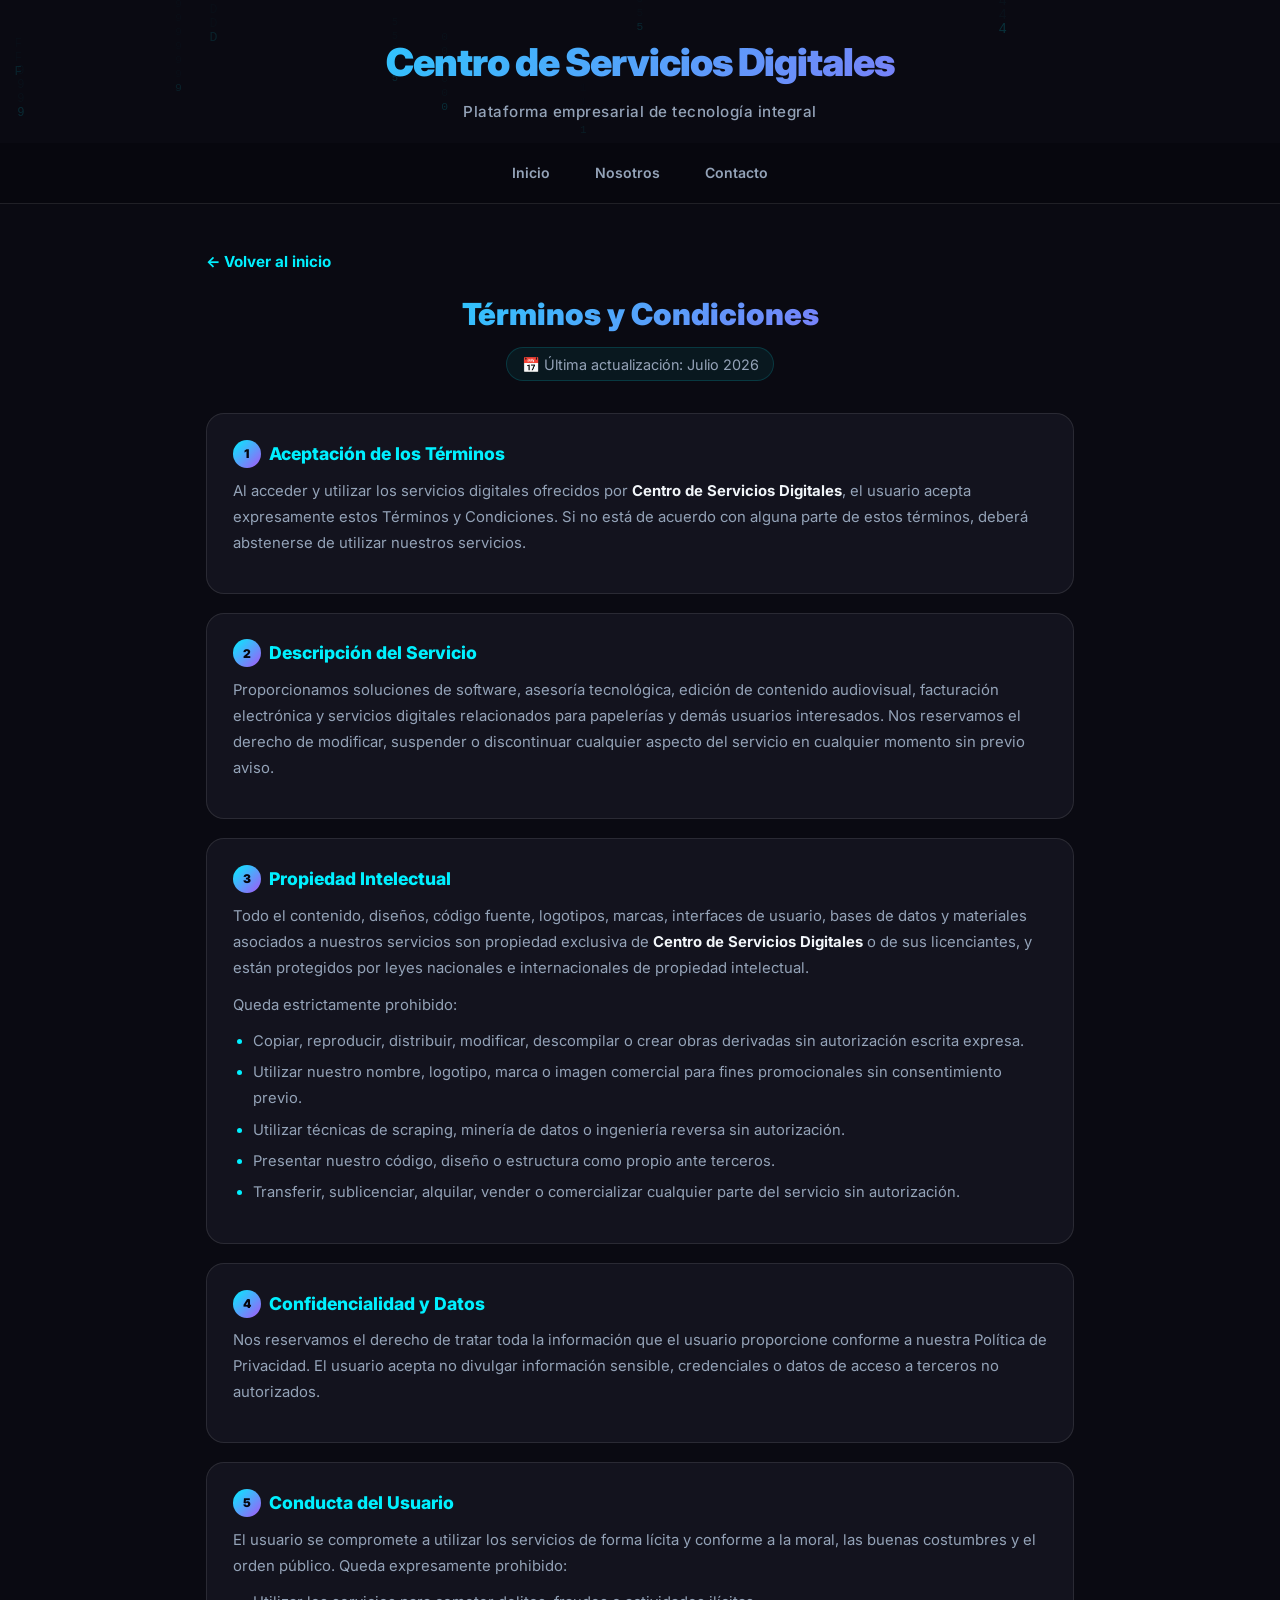
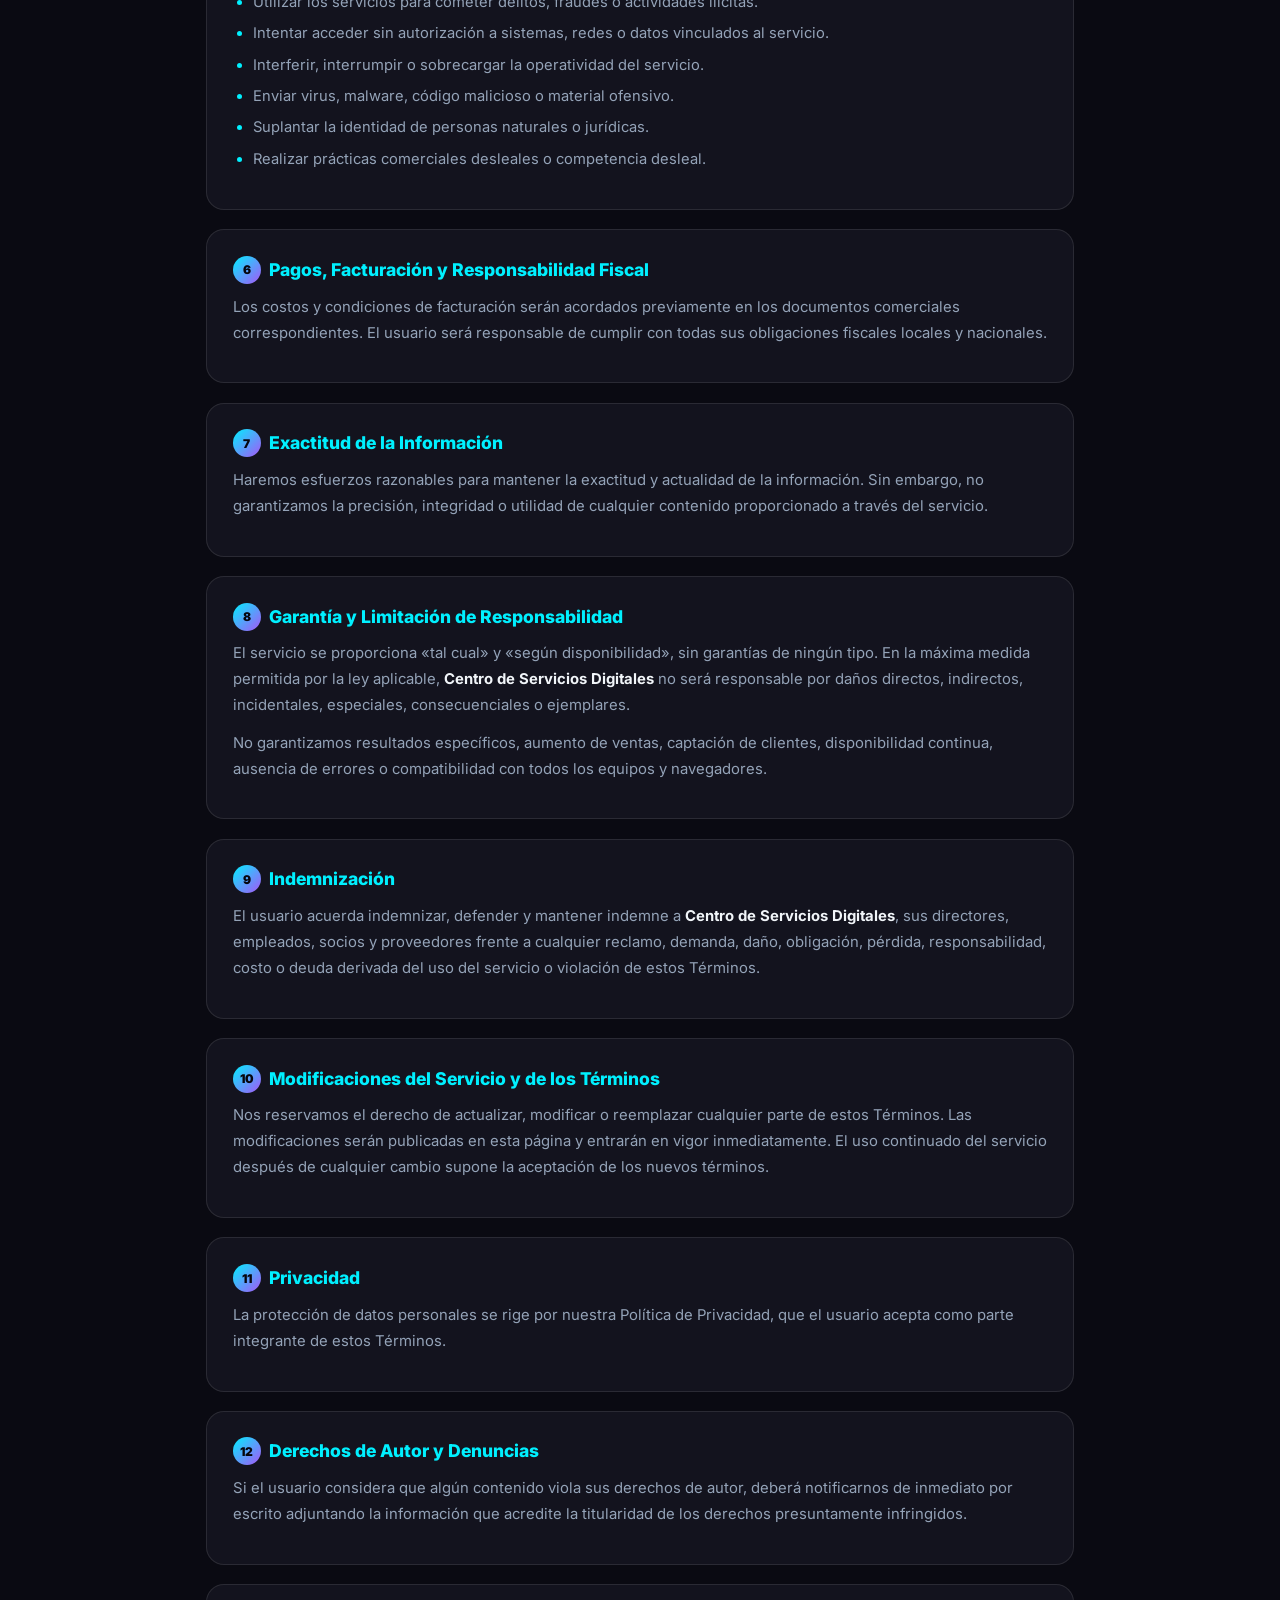
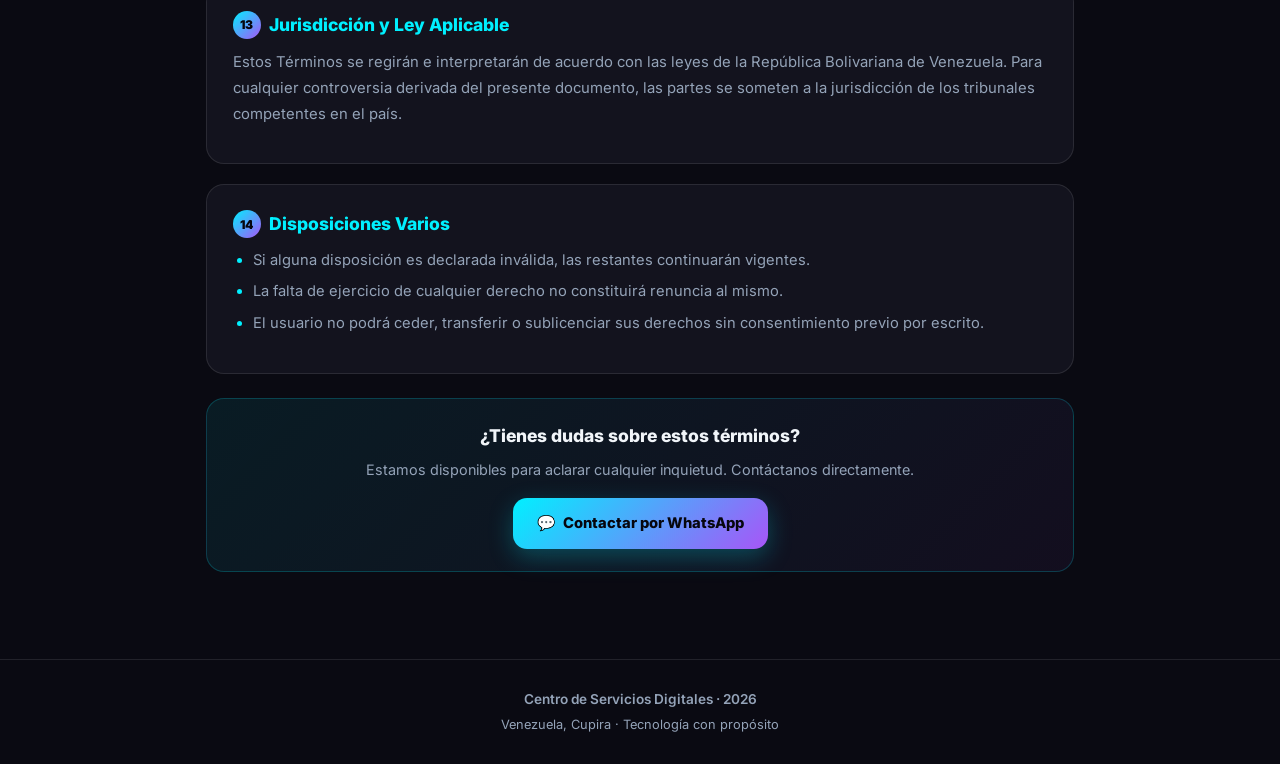
==== terminos.html @ e2fdcf33 "Add files via upload" ====
<!DOCTYPE html>
<html lang="es">
<head>
<meta charset="UTF-8">
<meta name="viewport" content="width=device-width, initial-scale=1.0">
<meta name="description" content="Términos y condiciones de uso del Centro de Servicios Digitales. Políticas de privacidad, propiedad intelectual y responsabilidad.">
<title>Términos y Condiciones | Centro de Servicios Digitales</title>
<link rel="preconnect" href="https://fonts.googleapis.com">
<link rel="preconnect" href="https://fonts.gstatic.com" crossorigin>
<link href="https://fonts.googleapis.com/css2?family=Inter:wght@300;400;500;600;700;800;900&display=swap" rel="stylesheet">
<style>
:root {
  --bg-body: #0a0a12;
  --bg-card: rgba(22,22,34,.78);
  --text-primary: #f1f5f9;
  --text-secondary: #94a3b8;
  --accent: #00f0ff;
  --accent-purple: #a855f7;
  --accent-gold: #fbbf24;
  --border: rgba(255,255,255,0.10);
  --shadow-glow: 0 0 30px rgba(0,240,255,.12);
}
* { margin:0; padding:0; box-sizing:border-box; }
html { scroll-behavior:smooth; }
html, body { height:100%; }
body {
  font-family:'Inter',-apple-system,BlinkMacSystemFont,sans-serif;
  color:var(--text-primary);
  background:var(--bg-body);
  line-height:1.6;
  -webkit-font-smoothing:antialiased;
}
#matrix {
  position:fixed; inset:0; width:100%; height:100%;
  z-index:0; pointer-events:none; opacity:.35;
}
.content { position:relative; z-index:1; }
header {
  text-align:center; padding:2rem 1rem 1.2rem;
  animation: fadeInDown .8s ease both;
}
.logo {
  font-size:2.4rem; font-weight:900; letter-spacing:-1px;
  background:linear-gradient(135deg,var(--accent),var(--accent-purple));
  -webkit-background-clip:text; -webkit-text-fill-color:transparent;
  background-clip:text; animation: glowPulse 4s ease-in-out infinite;
}
.tagline {
  margin-top:.4rem; color:var(--text-secondary);
  font-size:.95rem; letter-spacing:.5px; font-weight:500;
}
@keyframes glowPulse {
  0%,100% { filter: drop-shadow(0 0 8px rgba(0,240,255,.2)); }
  50% { filter: drop-shadow(0 0 16px rgba(168,85,247,.35)); }
}
@keyframes fadeInDown {
  from { opacity:0; transform: translateY(-12px); }
  to { opacity:1; transform: translateY(0); }
}
@keyframes fadeInUp {
  from { opacity:0; transform: translateY(16px); }
  to { opacity:1; transform: translateY(0); }
}
nav.main-nav {
  display:flex; justify-content:center; gap:.5rem;
  padding:.6rem 1rem; position:sticky; top:0;
  background:rgba(8,8,14,.82); backdrop-filter:blur(16px) saturate(1.4);
  border-bottom:1px solid var(--border); z-index:50;
  animation: fadeInDown .8s .1s ease both;
}
nav.main-nav a {
  color:var(--text-secondary); text-decoration:none;
  font-weight:600; font-size:.88rem; padding:.5rem 1.1rem;
  border-radius:999px; border:1px solid transparent;
  transition:all .3s cubic-bezier(.4,0,.2,1); cursor:pointer;
}
nav.main-nav a:hover, nav.main-nav a.active {
  color:var(--accent); border-color:rgba(0,240,255,.35);
  background:rgba(0,240,255,.07);
  box-shadow:0 0 24px rgba(0,240,255,.12), inset 0 1px 0 rgba(255,255,255,.06);
}
section {
  max-width:1200px; margin:0 auto;
  padding:1.8rem 1rem 2.4rem;
}
h2.section-title {
  font-size:1.6rem; font-weight:800; text-align:center; margin-bottom:.4rem;
  background:linear-gradient(135deg,#fff,rgba(255,255,255,.8));
  -webkit-background-clip:text; -webkit-text-fill-color:transparent; background-clip:text;
}
p.section-subtitle {
  text-align:center; color:var(--text-secondary);
  margin-bottom:1.6rem; font-size:.95rem;
}
.glow-line {
  width:64px; height:3px; margin:.5rem auto 1.4rem;
  border-radius:3px; background:linear-gradient(90deg,var(--accent),var(--accent-purple));
  box-shadow:0 0 16px rgba(0,240,255,.5);
}
.grid { display:grid; gap:1.1rem; }
.services { grid-template-columns:repeat(auto-fit,minmax(280px,1fr)); }
.card {
  background:var(--bg-card); border:1px solid var(--border);
  border-radius:20px; padding:1.4rem;
  transition:all .4s cubic-bezier(.4,0,.2,1);
  position:relative; overflow:hidden;
  animation: fadeInUp .7s ease both;
  backdrop-filter:blur(8px);
}
.card::before {
  content:''; position:absolute; inset:0;
  background:radial-gradient(circle at 50% 0%, rgba(0,240,255,.07), transparent 55%);
  opacity:0; transition:opacity .4s ease; pointer-events:none;
}
.card:hover::before { opacity:1; }
.card:hover {
  border-color:rgba(0,240,255,.3);
  transform:translateY(-4px) scale(1.01);
  box-shadow:0 20px 40px rgba(0,0,0,.45), var(--shadow-glow);
}
.card-header {
  display:flex; align-items:center; gap:.8rem;
  margin-bottom:.7rem; position:relative; z-index:1;
}
.card-icon {
  font-size:2rem; filter:drop-shadow(0 0 10px rgba(0,240,255,.4));
  line-height:1;
}
.card-title { font-weight:700; font-size:1.05rem; }
.card p {
  color:var(--text-secondary); font-size:.92rem;
  line-height:1.65; position:relative; z-index:1;
}
.card .features {
  margin-top:.7rem; padding-left:1.2rem;
  color:var(--text-secondary); font-size:.86rem;
  line-height:1.85; position:relative; z-index:1;
}
.card .features li::marker { color:var(--accent); }
.btn {
  display:inline-flex; align-items:center; justify-content:center; gap:.5rem;
  padding:.85rem 1.5rem; border-radius:14px;
  background:linear-gradient(135deg,var(--accent),var(--accent-purple));
  color:#06060e; font-weight:800; font-size:.92rem;
  text-decoration:none; border:none; cursor:pointer;
  transition:all .3s cubic-bezier(.4,0,.2,1);
  box-shadow:0 8px 24px rgba(0,240,255,.25);
  position:relative; overflow:hidden;
}
.btn::after {
  content:''; position:absolute; inset:0;
  background:linear-gradient(135deg,rgba(255,255,255,.3),transparent 55%);
  opacity:0; transition:opacity .3s ease;
}
.btn:hover::after { opacity:1; }
.btn:hover {
  transform:translateY(-2px) scale(1.03);
  box-shadow:0 14px 32px rgba(168,85,247,.35);
}
.contact-cta { text-align:center; margin:1.8rem 0; }
.service-btn {
  display:flex; align-items:center; gap:1rem;
  padding:1.2rem 1.4rem; border-radius:18px;
  background:linear-gradient(135deg,rgba(24,24,36,.85),rgba(16,16,26,.75));
  border:1px solid rgba(255,255,255,.12);
  color:var(--text-primary); cursor:pointer; text-align:left;
  transition:all .4s cubic-bezier(.4,0,.2,1);
  box-shadow:0 10px 28px rgba(0,0,0,.4), inset 0 1px 0 rgba(255,255,255,.06);
  width:100%; position:relative; overflow:hidden;
  text-decoration:none;
}
.service-btn::before {
  content:''; position:absolute; inset:0;
  background:radial-gradient(circle at 50% 0%,rgba(0,240,255,.08),transparent 60%);
  opacity:0; transition:opacity .4s ease;
}
.service-btn:hover::before { opacity:1; }
.service-btn:hover {
  border-color:rgba(0,240,255,.45);
  transform:translateY(-3px);
  box-shadow:0 18px 40px rgba(0,0,0,.5), 0 0 24px rgba(0,240,255,.1);
}
.service-icon { font-size:2rem; filter:drop-shadow(0 0 8px rgba(0,240,255,.4)); flex-shrink:0; }
.service-body { display:flex; flex-direction:column; gap:.2rem; }
.service-title { font-weight:700; font-size:1rem; }
.service-desc { color:var(--text-secondary); font-size:.88rem; line-height:1.5; }
.service-btn-inventario { border-color:rgba(0,234,255,.3); }
.service-btn-inventario:hover { border-color:rgba(0,234,255,.6); box-shadow:0 0 28px rgba(0,240,255,.15), 0 18px 40px rgba(0,0,0,.45); }
.service-btn-impresiones { border-color:rgba(176,38,255,.3); }
.service-btn-impresiones:hover { border-color:rgba(176,38,255,.6); box-shadow:0 0 28px rgba(168,85,247,.15), 0 18px 40px rgba(0,0,0,.45); }
.service-btn-automatizaciones { border-color:rgba(255,80,80,.3); }
.service-btn-automatizaciones:hover { border-color:rgba(255,80,80,.6); box-shadow:0 0 28px rgba(255,80,80,.15), 0 18px 40px rgba(0,0,0,.45); }
.service-btn-ecommerce { border-color:rgba(0,220,120,.3); }
.service-btn-ecommerce:hover { border-color:rgba(0,220,120,.6); box-shadow:0 0 28px rgba(0,220,120,.15), 0 18px 40px rgba(0,0,0,.45); }
.service-btn-video { border-color:rgba(255,160,0,.3); }
.service-btn-video:hover { border-color:rgba(255,160,0,.6); box-shadow:0 0 28px rgba(255,160,0,.15), 0 18px 40px rgba(0,0,0,.45); }
.service-btn-proyectos { border-color:rgba(255,210,0,.3); }
.service-btn-proyectos:hover { border-color:rgba(255,210,0,.6); box-shadow:0 0 28px rgba(255,210,0,.15), 0 18px 40px rgba(0,0,0,.45); }
.social-card {
  display:flex; align-items:center; gap:1rem;
  padding:1.2rem 1.4rem; border-radius:20px;
  background:linear-gradient(135deg,rgba(24,24,36,.88),rgba(16,16,26,.78));
  border:1px solid rgba(255,255,255,.12);
  color:var(--text-primary); text-decoration:none;
  transition:all .4s cubic-bezier(.4,0,.2,1);
  box-shadow:0 10px 28px rgba(0,0,0,.4), inset 0 1px 0 rgba(255,255,255,.06);
  position:relative; overflow:hidden;
}
.social-card:hover { transform:translateY(-4px); }
.social-icon-wrap {
  width:52px; height:52px; border-radius:16px;
  background:rgba(255,255,255,.06); border:1px solid rgba(255,255,255,.12);
  display:flex; align-items:center; justify-content:center; flex-shrink:0;
  box-shadow:inset 0 1px 0 rgba(255,255,255,.12), 0 8px 20px rgba(0,0,0,.35);
}
.social-icon { font-size:1.6rem; }
.social-info { display:flex; flex-direction:column; gap:.15rem; }
.social-title { font-weight:800; font-size:1.05rem; }
.social-handle { color:var(--text-secondary); font-size:.88rem; }
.social-arrow { margin-left:auto; color:var(--text-secondary); font-size:1.3rem; transition:all .3s ease; }
.social-card:hover .social-arrow { color:#fff; transform:translateX(5px); }
.tiktok-card:hover { border-color:rgba(255,0,128,.6); box-shadow:0 0 36px rgba(255,0,128,.18), 0 18px 40px rgba(0,0,0,.45); }
.tiktok-card .social-icon { filter:drop-shadow(0 0 10px rgba(255,0,128,.6)); }
.facebook-card:hover { border-color:rgba(24,119,242,.6); box-shadow:0 0 36px rgba(24,119,242,.18), 0 18px 40px rgba(0,0,0,.45); }
.facebook-card .social-icon { filter:drop-shadow(0 0 10px rgba(24,119,242,.6)); }
.story-card {
  position:relative; background:rgba(18,16,12,.8);
  border:1px solid rgba(255,255,255,.1); border-radius:24px;
  padding:2.2rem 2rem 2.4rem; isolation:isolate; overflow:hidden;
  box-shadow:inset 0 1px 0 rgba(255,255,255,.06), 0 24px 60px rgba(0,0,0,.55);
}
.story-card::before {
  content:''; position:absolute; inset:0;
  background: repeating-linear-gradient(0deg,transparent,transparent 3px,rgba(0,0,0,.08) 4px),
             repeating-linear-gradient(90deg,transparent,transparent 3px,rgba(0,0,0,.08) 4px);
  pointer-events:none; z-index:0;
}
.story-card::after {
  content:''; position:absolute; inset:0;
  background:radial-gradient(circle at 50% 0%,rgba(255,210,120,.1),transparent 55%);
  pointer-events:none; z-index:0;
}
.story-mark { position:relative; z-index:1; display:flex; align-items:center; gap:10px; margin:1.2rem 0; }
.story-mark-line { flex:1; height:1px; background:rgba(255,255,255,.2); box-shadow:0 0 10px rgba(255,210,120,.2); }
.story-mark-dot { width:10px; height:10px; border-radius:50%; background:var(--accent-gold); box-shadow:0 0 14px rgba(255,215,0,.8); }
.story-title { position:relative; z-index:1; text-align:center; font-size:1.7rem; font-weight:900; letter-spacing:-.3px; background:linear-gradient(135deg,#fff,rgba(255,255,255,.85)); -webkit-background-clip:text; -webkit-text-fill-color:transparent; background-clip:text; margin-bottom:1.2rem; filter:drop-shadow(0 0 14px rgba(255,210,120,.3)); }
.story-text { position:relative; z-index:1; color:var(--text-secondary); font-size:1rem; line-height:1.85; margin-bottom:1rem; text-wrap:pretty; font-style:italic; }
.story-text strong { color:#fff; font-style:normal; font-weight:700; }
.back-link {
  display:inline-flex; align-items:center; gap:.4rem;
  margin-bottom:1rem; color:var(--accent);
  font-weight:700; font-size:.95rem;
  transition:all .25s ease; text-decoration:none;
}
.back-link:hover { text-shadow:0 0 14px rgba(0,240,255,.55); transform:translateX(-3px); }
.footer {
  text-align:center; padding:1.8rem 1rem;
  color:var(--text-secondary); font-size:.85rem;
  border-top:1px solid var(--border); position:relative; z-index:1;
}
.footer a.terms-link {
  display:inline-block; margin-top:.6rem; font-size:.78rem;
  color:var(--text-secondary); text-decoration:none;
  border-bottom:1px solid rgba(255,255,255,.2); padding-bottom:1px;
  opacity:.8; transition:all .2s ease;
}
.footer a.terms-link:hover { color:var(--accent); border-bottom-color:var(--accent); }
@keyframes barPulse {
  0%,100% { opacity:.95; transform: scaleY(1); transform-origin: bottom; }
  50% { opacity:1; transform: scaleY(1.04); transform-origin: bottom; }
}
input, textarea {
  background:rgba(255,255,255,.04); border:1px solid var(--border);
  border-radius:14px; padding:.8rem 1.1rem;
  color:var(--text-primary); font-family:inherit; font-size:.95rem;
  outline:none; transition:all .3s ease; width:100%;
}
input:focus, textarea:focus {
  border-color:rgba(0,240,255,.45);
  box-shadow:0 0 16px rgba(0,240,255,.1), inset 0 1px 0 rgba(255,255,255,.04);
  background:rgba(255,255,255,.06);
}
::placeholder { color:rgba(148,163,184,.6); }
@media (max-width:768px) {
  .logo { font-size:1.8rem; }
  .services { grid-template-columns:1fr; }
  nav.main-nav { gap:.3rem; padding:.5rem; }
  nav.main-nav a { font-size:.8rem; padding:.4rem .8rem; }
  .story-card { padding:1.6rem 1.2rem; }
}
.delay-1 { animation-delay:.05s; }
.delay-2 { animation-delay:.1s; }
.delay-3 { animation-delay:.15s; }
.delay-4 { animation-delay:.2s; }
.delay-5 { animation-delay:.25s; }
.delay-6 { animation-delay:.3s; }

/* ===== TERMS PAGE ===== */
.terms-container {
  max-width:900px; margin:0 auto;
  padding:1rem 1rem 3rem;
  animation: fadeInUp .7s ease both;
}
.terms-header {
  text-align:center; margin-bottom:2rem;
}
.terms-header h1 {
  font-size:1.9rem; font-weight:900;
  background:linear-gradient(135deg,var(--accent),var(--accent-purple));
  -webkit-background-clip:text; -webkit-text-fill-color:transparent; background-clip:text;
  margin-bottom:.5rem;
}
.terms-header .update-date {
  color:var(--text-secondary); font-size:.9rem;
  display:inline-flex; align-items:center; gap:.4rem;
  background:rgba(0,240,255,.06); border:1px solid rgba(0,240,255,.15);
  padding:.3rem .9rem; border-radius:999px;
}
.terms-section {
  background:var(--bg-card); border:1px solid var(--border);
  border-radius:18px; padding:1.6rem;
  margin-bottom:1.2rem;
  transition:all .3s ease;
  animation: fadeInUp .7s ease both;
}
.terms-section:hover {
  border-color:rgba(0,240,255,.2);
}
.terms-section h2 {
  font-size:1.1rem; font-weight:800; color:var(--accent);
  margin-bottom:.6rem; display:flex; align-items:center; gap:.5rem;
}
.terms-section h2 .section-num {
  width:28px; height:28px; border-radius:50%;
  background:linear-gradient(135deg,var(--accent),var(--accent-purple));
  color:#06060e; font-size:.75rem; font-weight:900;
  display:flex; align-items:center; justify-content:center; flex-shrink:0;
}
.terms-section p {
  color:var(--text-secondary); font-size:.93rem;
  line-height:1.75; margin-bottom:.7rem;
}
.terms-section ul {
  padding-left:1.3rem; margin-bottom:.7rem;
}
.terms-section li {
  color:var(--text-secondary); font-size:.92rem;
  line-height:1.75; margin-bottom:.35rem;
}
.terms-section li::marker { color:var(--accent); }
.terms-section strong { color:var(--text-primary); font-weight:700; }
.terms-contact {
  background:linear-gradient(135deg,rgba(0,240,255,.08),rgba(168,85,247,.06));
  border:1px solid rgba(0,240,255,.2); border-radius:18px;
  padding:1.4rem; text-align:center; margin-top:1.5rem;
}
.terms-contact h3 {
  font-size:1.1rem; font-weight:800; margin-bottom:.5rem;
  color:var(--text-primary);
}
.terms-contact p {
  color:var(--text-secondary); font-size:.9rem; margin-bottom:.8rem;
}
.terms-contact .btn { margin-top:.3rem; }
</style>
</head>
<body>

<canvas id="matrix"></canvas>

<div class="content">

<header>
  <div class="logo">Centro de Servicios Digitales</div>
  <div class="tagline">Plataforma empresarial de tecnología integral</div>
</header>

<nav class="main-nav">
  <a href="index.html">Inicio</a>
  <a href="nosotros.html">Nosotros</a>
  <a href="contacto.html">Contacto</a>
</nav>

<section>
  <div class="terms-container">
    <a class="back-link" href="index.html">← Volver al inicio</a>

    <div class="terms-header">
      <h1>Términos y Condiciones</h1>
      <div class="update-date">📅 Última actualización: Julio 2026</div>
    </div>

    <div class="terms-section delay-1">
      <h2><span class="section-num">1</span> Aceptación de los Términos</h2>
      <p>Al acceder y utilizar los servicios digitales ofrecidos por <strong>Centro de Servicios Digitales</strong>, el usuario acepta expresamente estos Términos y Condiciones. Si no está de acuerdo con alguna parte de estos términos, deberá abstenerse de utilizar nuestros servicios.</p>
    </div>

    <div class="terms-section delay-2">
      <h2><span class="section-num">2</span> Descripción del Servicio</h2>
      <p>Proporcionamos soluciones de software, asesoría tecnológica, edición de contenido audiovisual, facturación electrónica y servicios digitales relacionados para papelerías y demás usuarios interesados. Nos reservamos el derecho de modificar, suspender o discontinuar cualquier aspecto del servicio en cualquier momento sin previo aviso.</p>
    </div>

    <div class="terms-section delay-3">
      <h2><span class="section-num">3</span> Propiedad Intelectual</h2>
      <p>Todo el contenido, diseños, código fuente, logotipos, marcas, interfaces de usuario, bases de datos y materiales asociados a nuestros servicios son propiedad exclusiva de <strong>Centro de Servicios Digitales</strong> o de sus licenciantes, y están protegidos por leyes nacionales e internacionales de propiedad intelectual.</p>
      <p>Queda estrictamente prohibido:</p>
      <ul>
        <li>Copiar, reproducir, distribuir, modificar, descompilar o crear obras derivadas sin autorización escrita expresa.</li>
        <li>Utilizar nuestro nombre, logotipo, marca o imagen comercial para fines promocionales sin consentimiento previo.</li>
        <li>Utilizar técnicas de scraping, minería de datos o ingeniería reversa sin autorización.</li>
        <li>Presentar nuestro código, diseño o estructura como propio ante terceros.</li>
        <li>Transferir, sublicenciar, alquilar, vender o comercializar cualquier parte del servicio sin autorización.</li>
      </ul>
    </div>

    <div class="terms-section delay-4">
      <h2><span class="section-num">4</span> Confidencialidad y Datos</h2>
      <p>Nos reservamos el derecho de tratar toda la información que el usuario proporcione conforme a nuestra Política de Privacidad. El usuario acepta no divulgar información sensible, credenciales o datos de acceso a terceros no autorizados.</p>
    </div>

    <div class="terms-section delay-1">
      <h2><span class="section-num">5</span> Conducta del Usuario</h2>
      <p>El usuario se compromete a utilizar los servicios de forma lícita y conforme a la moral, las buenas costumbres y el orden público. Queda expresamente prohibido:</p>
      <ul>
        <li>Utilizar los servicios para cometer delitos, fraudes o actividades ilícitas.</li>
        <li>Intentar acceder sin autorización a sistemas, redes o datos vinculados al servicio.</li>
        <li>Interferir, interrumpir o sobrecargar la operatividad del servicio.</li>
        <li>Enviar virus, malware, código malicioso o material ofensivo.</li>
        <li>Suplantar la identidad de personas naturales o jurídicas.</li>
        <li>Realizar prácticas comerciales desleales o competencia desleal.</li>
      </ul>
    </div>

    <div class="terms-section delay-2">
      <h2><span class="section-num">6</span> Pagos, Facturación y Responsabilidad Fiscal</h2>
      <p>Los costos y condiciones de facturación serán acordados previamente en los documentos comerciales correspondientes. El usuario será responsable de cumplir con todas sus obligaciones fiscales locales y nacionales.</p>
    </div>

    <div class="terms-section delay-3">
      <h2><span class="section-num">7</span> Exactitud de la Información</h2>
      <p>Haremos esfuerzos razonables para mantener la exactitud y actualidad de la información. Sin embargo, no garantizamos la precisión, integridad o utilidad de cualquier contenido proporcionado a través del servicio.</p>
    </div>

    <div class="terms-section delay-4">
      <h2><span class="section-num">8</span> Garantía y Limitación de Responsabilidad</h2>
      <p>El servicio se proporciona «tal cual» y «según disponibilidad», sin garantías de ningún tipo. En la máxima medida permitida por la ley aplicable, <strong>Centro de Servicios Digitales</strong> no será responsable por daños directos, indirectos, incidentales, especiales, consecuenciales o ejemplares.</p>
      <p>No garantizamos resultados específicos, aumento de ventas, captación de clientes, disponibilidad continua, ausencia de errores o compatibilidad con todos los equipos y navegadores.</p>
    </div>

    <div class="terms-section delay-1">
      <h2><span class="section-num">9</span> Indemnización</h2>
      <p>El usuario acuerda indemnizar, defender y mantener indemne a <strong>Centro de Servicios Digitales</strong>, sus directores, empleados, socios y proveedores frente a cualquier reclamo, demanda, daño, obligación, pérdida, responsabilidad, costo o deuda derivada del uso del servicio o violación de estos Términos.</p>
    </div>

    <div class="terms-section delay-2">
      <h2><span class="section-num">10</span> Modificaciones del Servicio y de los Términos</h2>
      <p>Nos reservamos el derecho de actualizar, modificar o reemplazar cualquier parte de estos Términos. Las modificaciones serán publicadas en esta página y entrarán en vigor inmediatamente. El uso continuado del servicio después de cualquier cambio supone la aceptación de los nuevos términos.</p>
    </div>

    <div class="terms-section delay-3">
      <h2><span class="section-num">11</span> Privacidad</h2>
      <p>La protección de datos personales se rige por nuestra Política de Privacidad, que el usuario acepta como parte integrante de estos Términos.</p>
    </div>

    <div class="terms-section delay-4">
      <h2><span class="section-num">12</span> Derechos de Autor y Denuncias</h2>
      <p>Si el usuario considera que algún contenido viola sus derechos de autor, deberá notificarnos de inmediato por escrito adjuntando la información que acredite la titularidad de los derechos presuntamente infringidos.</p>
    </div>

    <div class="terms-section delay-1">
      <h2><span class="section-num">13</span> Jurisdicción y Ley Aplicable</h2>
      <p>Estos Términos se regirán e interpretarán de acuerdo con las leyes de la República Bolivariana de Venezuela. Para cualquier controversia derivada del presente documento, las partes se someten a la jurisdicción de los tribunales competentes en el país.</p>
    </div>

    <div class="terms-section delay-2">
      <h2><span class="section-num">14</span> Disposiciones Varios</h2>
      <ul>
        <li>Si alguna disposición es declarada inválida, las restantes continuarán vigentes.</li>
        <li>La falta de ejercicio de cualquier derecho no constituirá renuncia al mismo.</li>
        <li>El usuario no podrá ceder, transferir o sublicenciar sus derechos sin consentimiento previo por escrito.</li>
      </ul>
    </div>

    <div class="terms-contact delay-3">
      <h3>¿Tienes dudas sobre estos términos?</h3>
      <p>Estamos disponibles para aclarar cualquier inquietud. Contáctanos directamente.</p>
      <a href="https://wa.me/5804242138320" target="_blank" rel="noopener" class="btn">
        <span>💬</span> Contactar por WhatsApp
      </a>
    </div>
  </div>
</section>

<footer class="footer">
  <div style="font-weight:600;">Centro de Servicios Digitales · 2026</div>
  <div style="font-size:.8rem;margin-top:.3rem;">Venezuela, Cupira · Tecnología con propósito</div>
</footer>

</div>

<script>
function initMatrix() {
  const canvas = document.getElementById('matrix');
  const ctx = canvas.getContext('2d');
  let width, height;
  const drops = [];
  const chars = '0123456789ABCDEF';

  function resize() {
    width = canvas.width = window.innerWidth;
    height = canvas.height = window.innerHeight;
  }

  class Drop {
    constructor() { this.reset(true); }
    reset(initial) {
      this.x = Math.random() * width;
      this.y = initial ? Math.random() * -height : -20;
      this.speed = Math.random() * 1.2 + 0.8;
      this.char = chars[Math.floor(Math.random() * chars.length)];
      this.opacity = Math.random() * 0.3 + 0.2;
      this.size = Math.random() * 4 + 10;
      this.trail = Math.floor(Math.random() * 5 + 3);
    }
    update() {
      this.y += this.speed;
      if (this.y > height + 30) this.reset(false);
      if (Math.random() > 0.99) {
        this.char = chars[Math.floor(Math.random() * chars.length)];
      }
    }
    draw() {
      ctx.font = this.size + 'px monospace';
      ctx.fillStyle = `rgba(0,240,255,${this.opacity})`;
      ctx.fillText(this.char, this.x, this.y);
      ctx.fillStyle = `rgba(0,240,255,${this.opacity * 0.22})`;
      for (let i = 1; i < this.trail; i++) {
        ctx.fillText(this.char, this.x, this.y - i * 14);
      }
    }
  }

  function init() {
    resize();
    const count = width < 768 ? 20 : 40;
    drops.length = 0;
    for (let i = 0; i < count; i++) drops.push(new Drop());
  }

  function animate() {
    ctx.clearRect(0, 0, width, height);
    drops.forEach(d => { d.update(); d.draw(); });
    requestAnimationFrame(animate);
  }

  init(); animate();

  let timeout;
  window.addEventListener('resize', () => {
    clearTimeout(timeout);
    timeout = setTimeout(() => {
      resize();
      const target = width < 768 ? 20 : 40;
      while (drops.length > target) drops.pop();
      while (drops.length < target) drops.push(new Drop());
    }, 200);
  });
}
initMatrix();
</script>
</body>
</html>
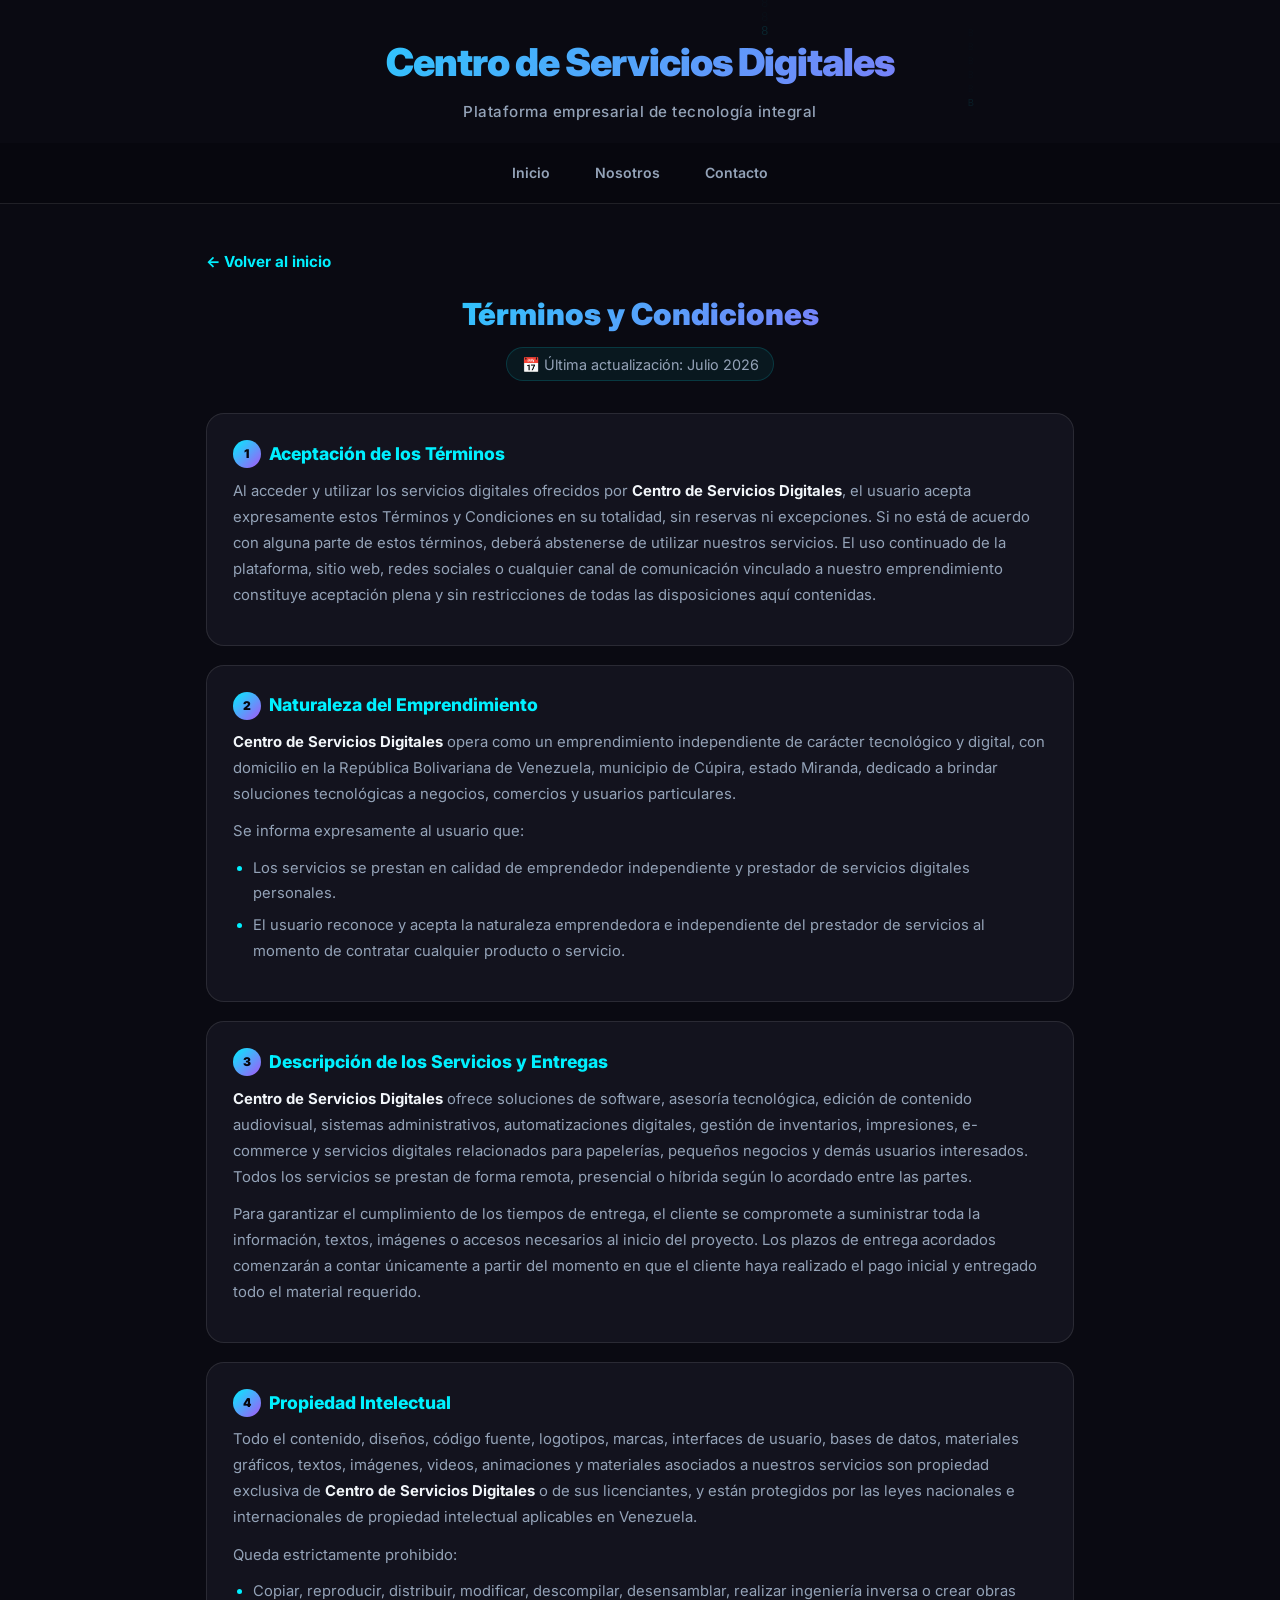
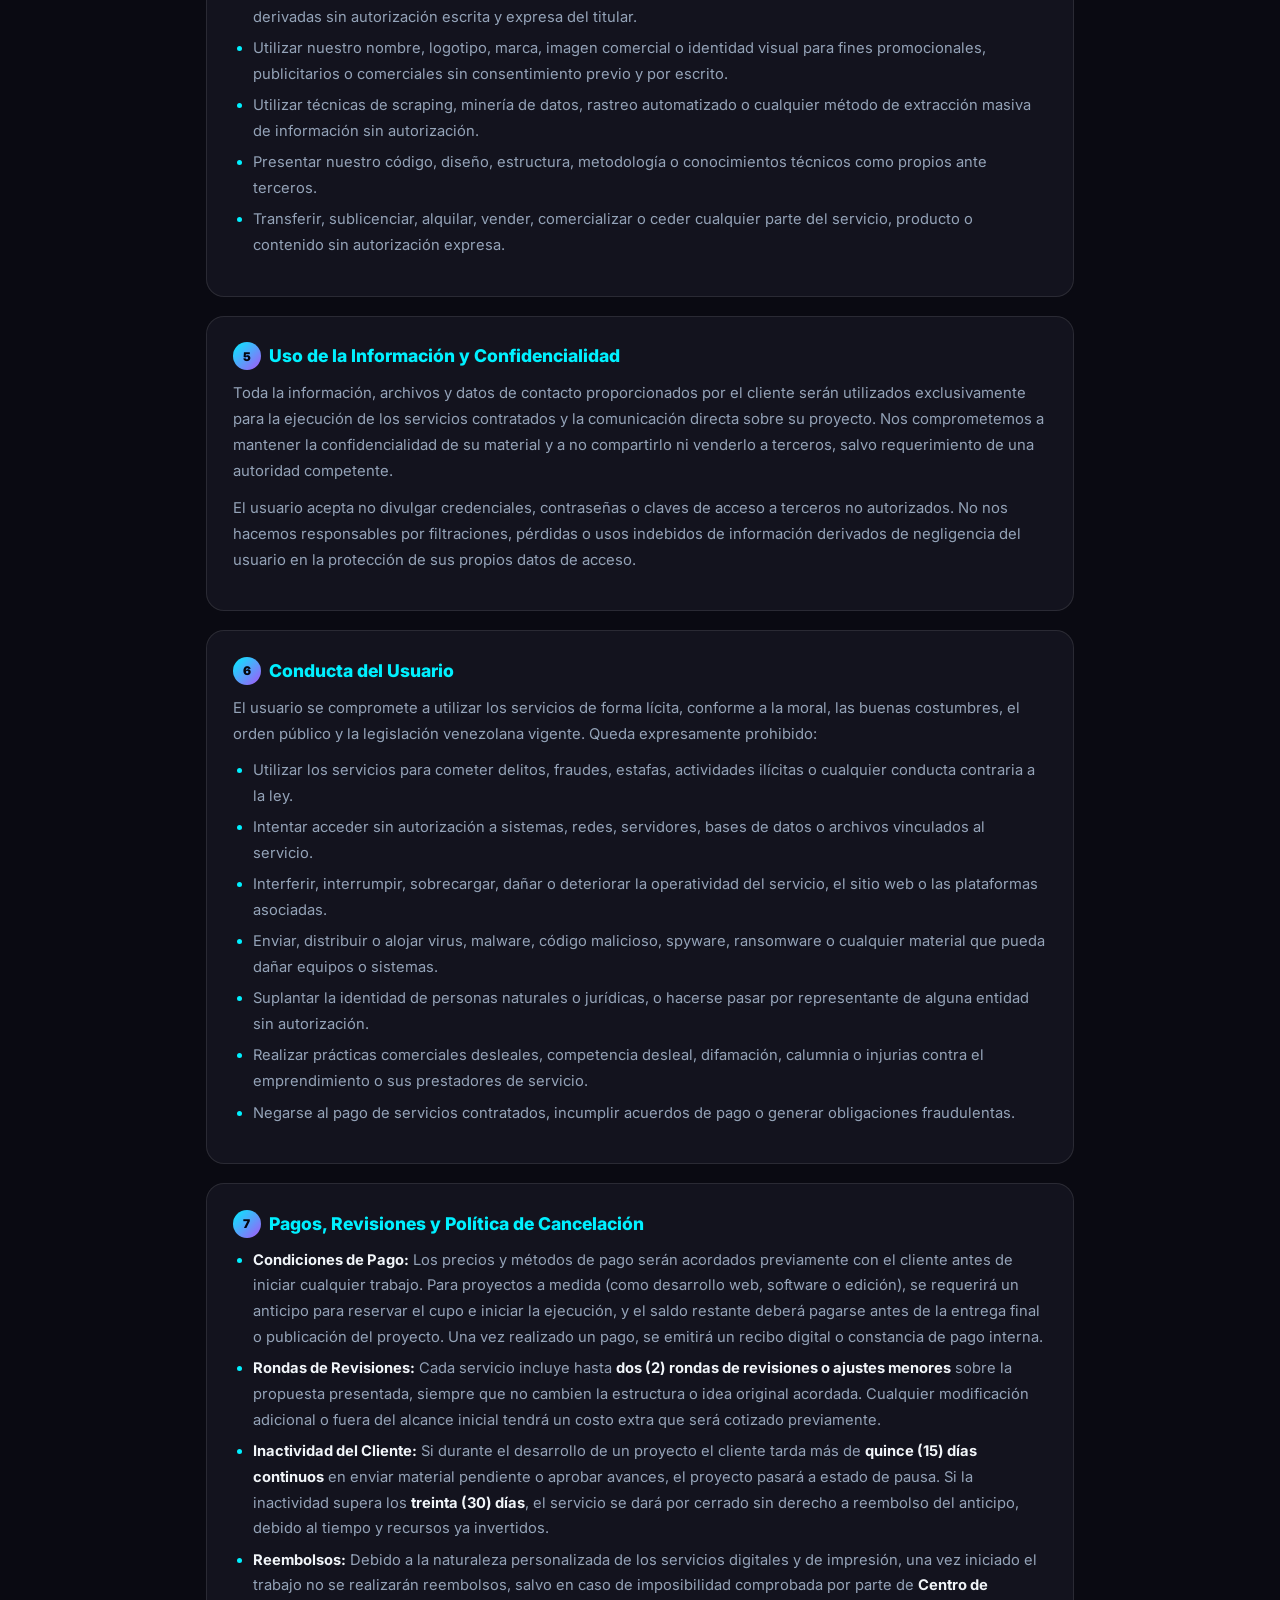
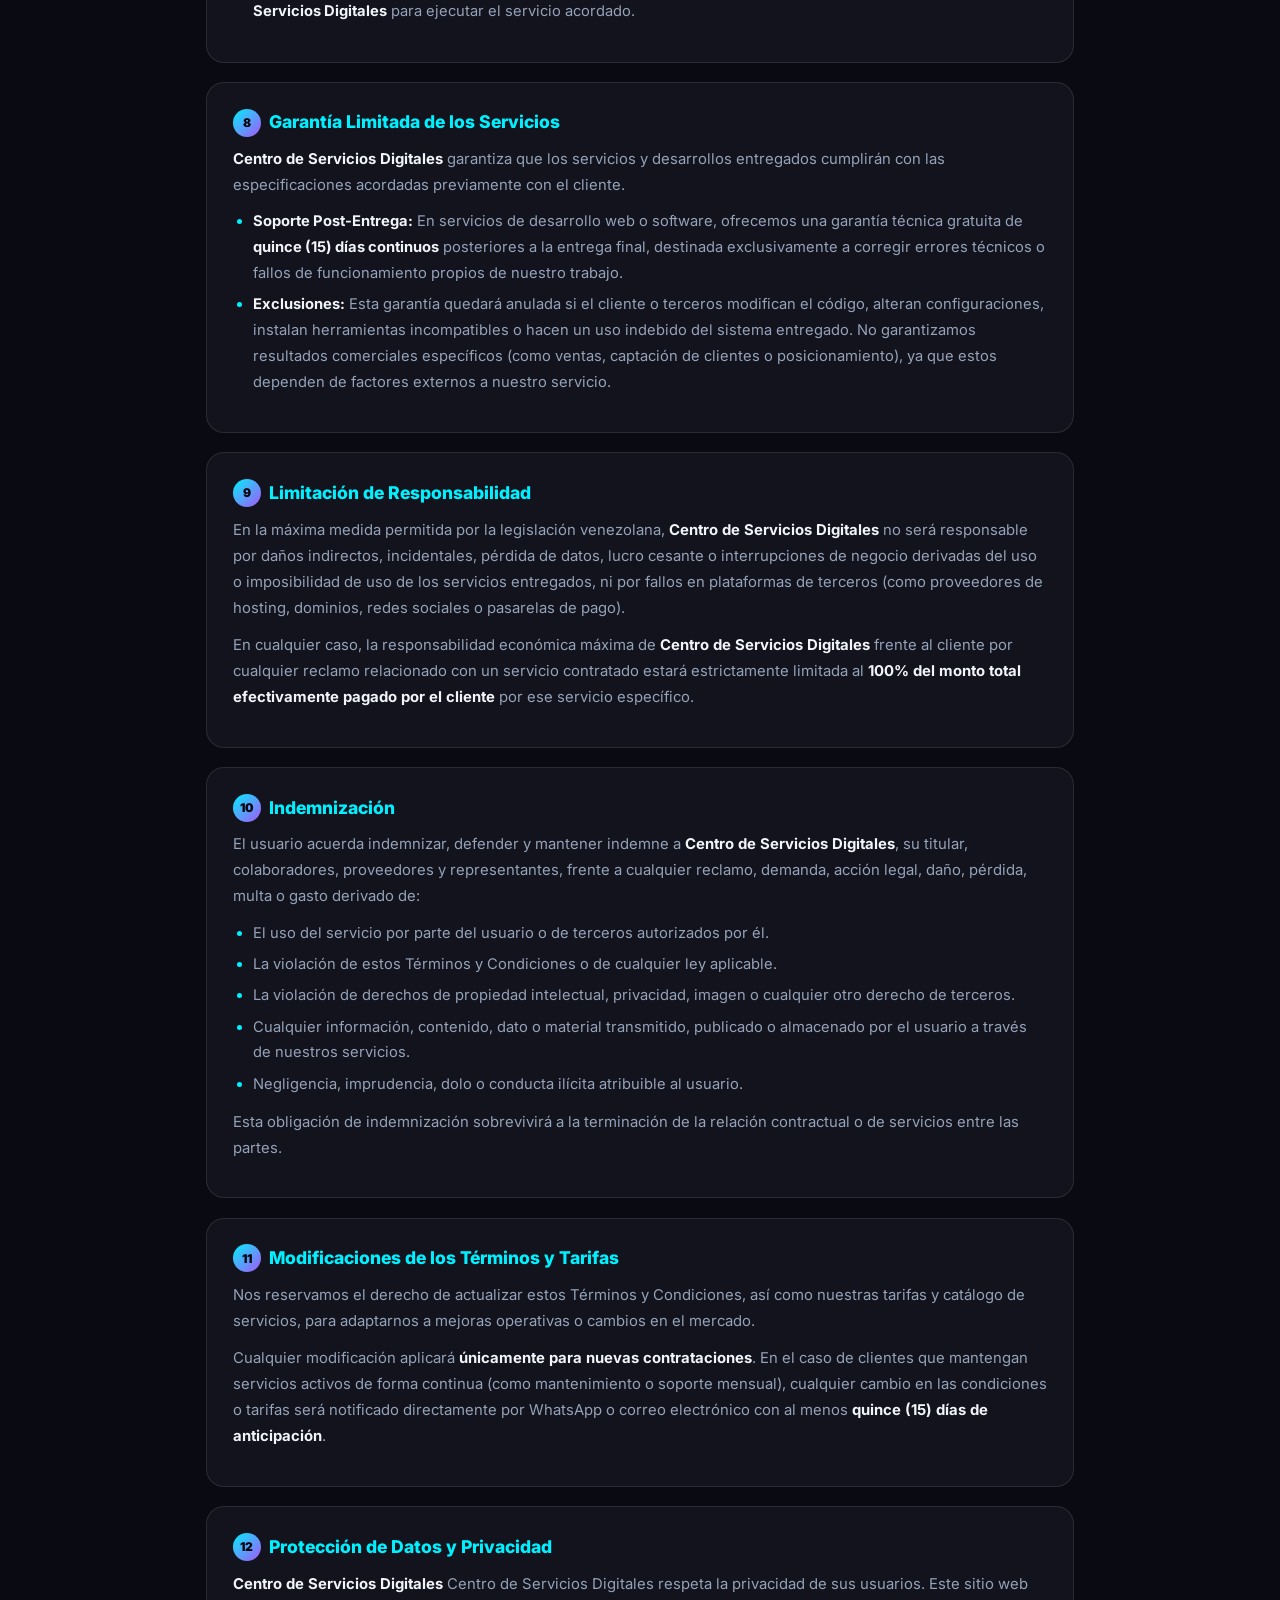
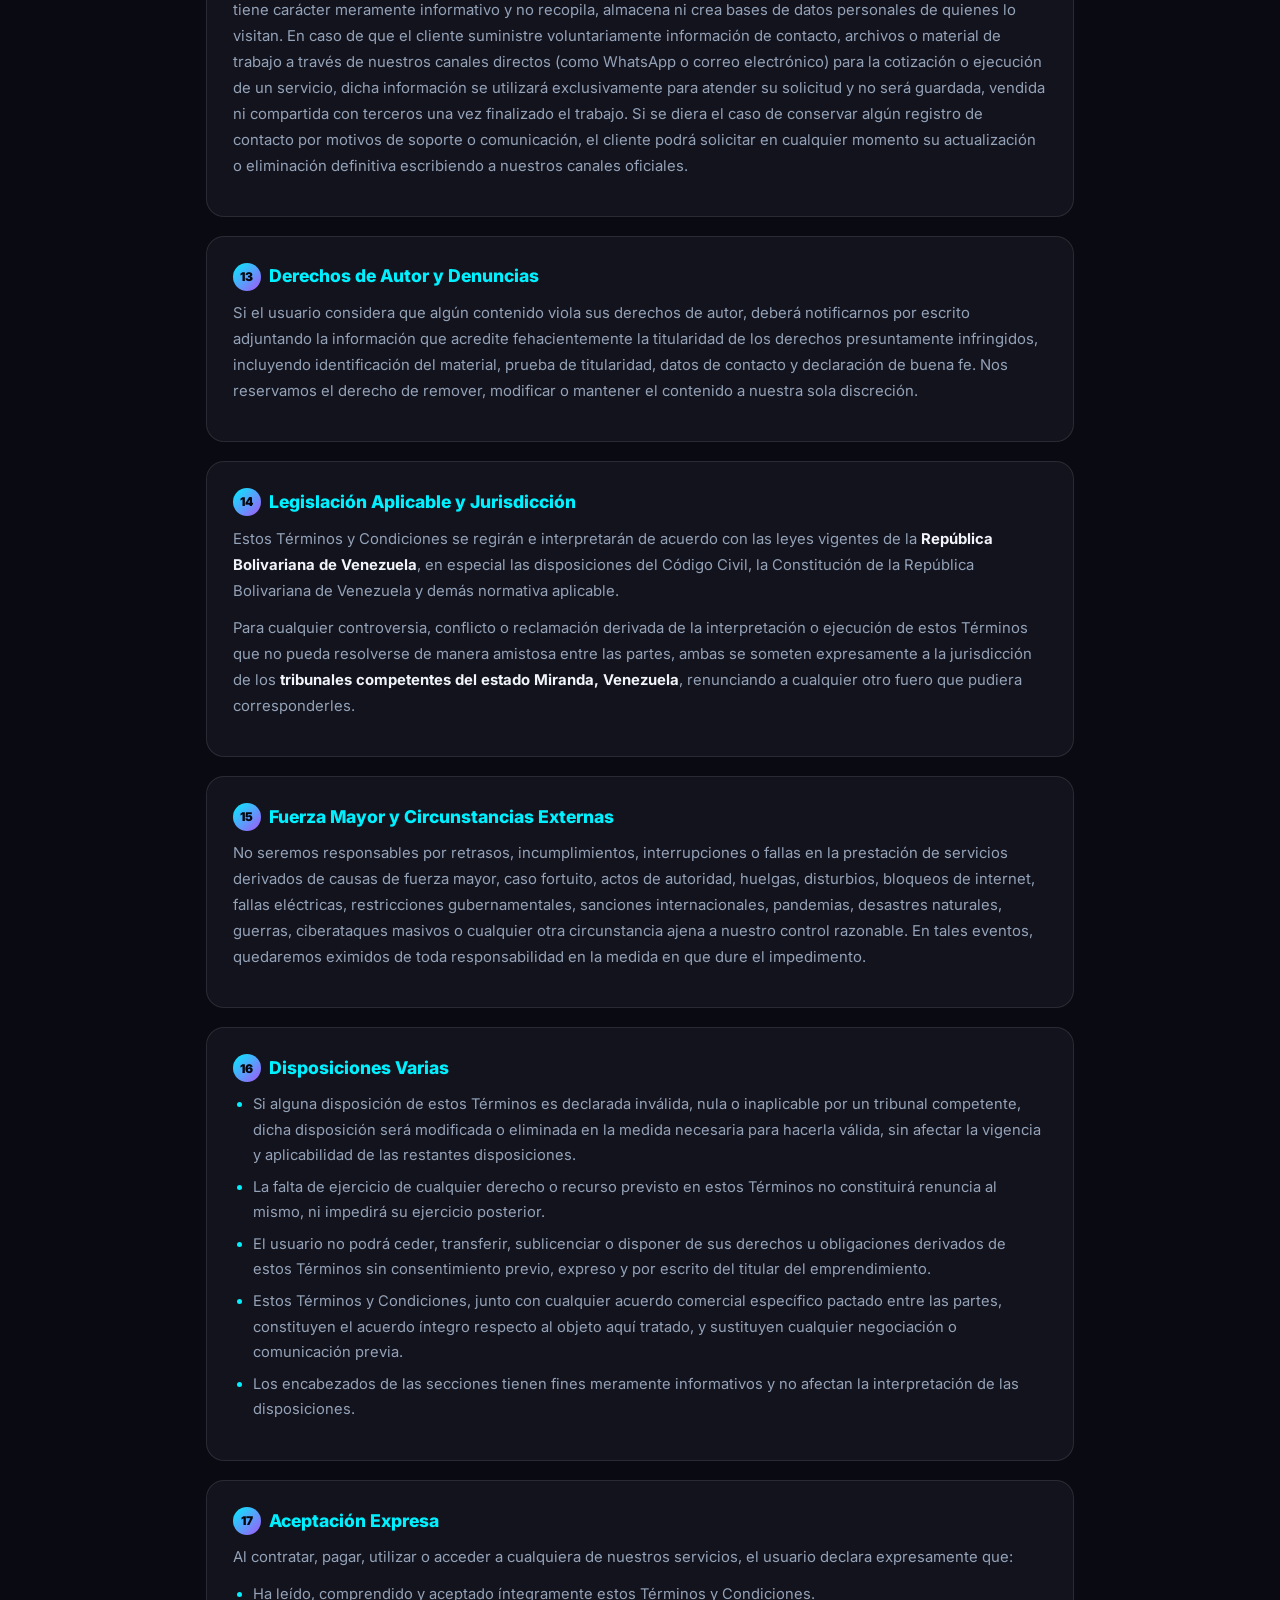
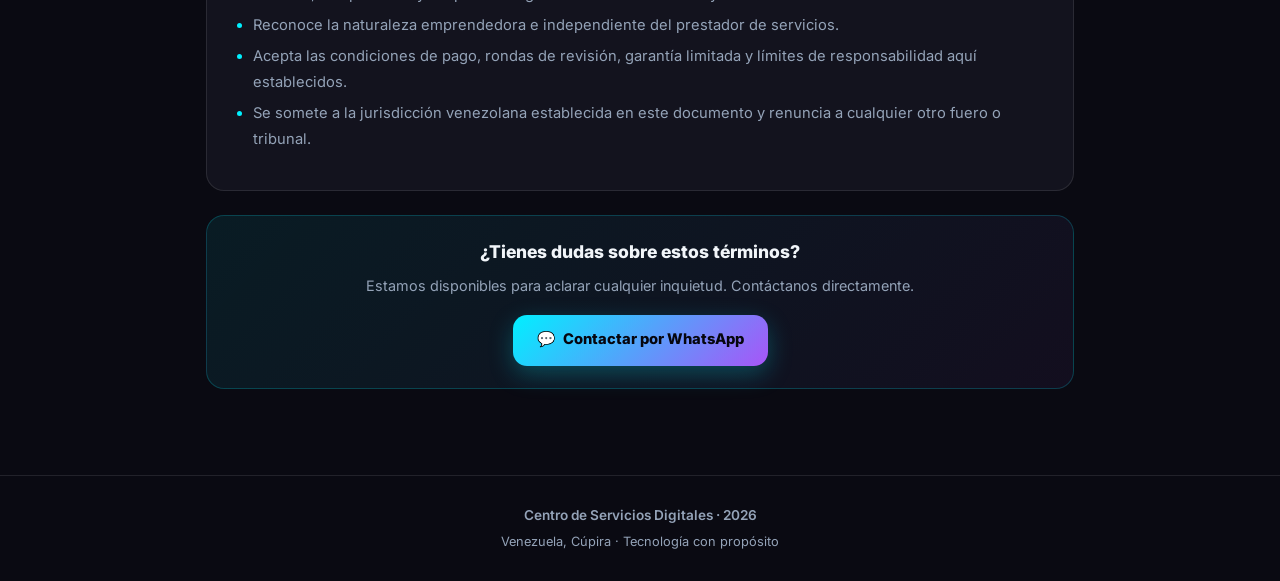
==== commit 775dad28: "Add files via upload" ====
--- a/terminos.html
+++ b/terminos.html
@@ -185,7 +185,7 @@
 .service-title { font-weight:700; font-size:1rem; }
 .service-desc { color:var(--text-secondary); font-size:.88rem; line-height:1.5; }
 .service-btn-inventario { border-color:rgba(0,234,255,.3); }
-.service-btn-inventario:hover { border-color:rgba(0,234,255,.6); box-shadow:0 0 28px rgba(0,240,255,.15), 0 18px 40px rgba(0,0,0,.45); }
+.service-btn-inventario:hover { border-color:rgba(0,234,255,.6); box-shadow:0 0 28px rgba(0,234,255,.15), 0 18px 40px rgba(0,0,0,.45); }
 .service-btn-impresiones { border-color:rgba(176,38,255,.3); }
 .service-btn-impresiones:hover { border-color:rgba(176,38,255,.6); box-shadow:0 0 28px rgba(168,85,247,.15), 0 18px 40px rgba(0,0,0,.45); }
 .service-btn-automatizaciones { border-color:rgba(255,80,80,.3); }
@@ -392,96 +392,146 @@
 
     <div class="terms-section delay-1">
       <h2><span class="section-num">1</span> Aceptación de los Términos</h2>
-      <p>Al acceder y utilizar los servicios digitales ofrecidos por <strong>Centro de Servicios Digitales</strong>, el usuario acepta expresamente estos Términos y Condiciones. Si no está de acuerdo con alguna parte de estos términos, deberá abstenerse de utilizar nuestros servicios.</p>
+      <p>Al acceder y utilizar los servicios digitales ofrecidos por <strong>Centro de Servicios Digitales</strong>, el usuario acepta expresamente estos Términos y Condiciones en su totalidad, sin reservas ni excepciones. Si no está de acuerdo con alguna parte de estos términos, deberá abstenerse de utilizar nuestros servicios. El uso continuado de la plataforma, sitio web, redes sociales o cualquier canal de comunicación vinculado a nuestro emprendimiento constituye aceptación plena y sin restricciones de todas las disposiciones aquí contenidas.</p>
     </div>
 
     <div class="terms-section delay-2">
-      <h2><span class="section-num">2</span> Descripción del Servicio</h2>
-      <p>Proporcionamos soluciones de software, asesoría tecnológica, edición de contenido audiovisual, facturación electrónica y servicios digitales relacionados para papelerías y demás usuarios interesados. Nos reservamos el derecho de modificar, suspender o discontinuar cualquier aspecto del servicio en cualquier momento sin previo aviso.</p>
+      <h2><span class="section-num">2</span> Naturaleza del Emprendimiento</h2>
+      <p><strong>Centro de Servicios Digitales</strong> opera como un emprendimiento independiente de carácter tecnológico y digital, con domicilio en la República Bolivariana de Venezuela, municipio de Cúpira, estado Miranda, dedicado a brindar soluciones tecnológicas a negocios, comercios y usuarios particulares.</p>
+      <p>Se informa expresamente al usuario que:</p>
+      <ul>
+        <li>Los servicios se prestan en calidad de emprendedor independiente y prestador de servicios digitales personales.</li>
+        <li>El usuario reconoce y acepta la naturaleza emprendedora e independiente del prestador de servicios al momento de contratar cualquier producto o servicio.</li>
+      </ul>
     </div>
 
     <div class="terms-section delay-3">
-      <h2><span class="section-num">3</span> Propiedad Intelectual</h2>
-      <p>Todo el contenido, diseños, código fuente, logotipos, marcas, interfaces de usuario, bases de datos y materiales asociados a nuestros servicios son propiedad exclusiva de <strong>Centro de Servicios Digitales</strong> o de sus licenciantes, y están protegidos por leyes nacionales e internacionales de propiedad intelectual.</p>
+      <h2><span class="section-num">3</span> Descripción de los Servicios y Entregas</h2>
+      <p><strong>Centro de Servicios Digitales</strong> ofrece soluciones de software, asesoría tecnológica, edición de contenido audiovisual, sistemas administrativos, automatizaciones digitales, gestión de inventarios, impresiones, e-commerce y servicios digitales relacionados para papelerías, pequeños negocios y demás usuarios interesados. Todos los servicios se prestan de forma remota, presencial o híbrida según lo acordado entre las partes.</p>
+      <p>Para garantizar el cumplimiento de los tiempos de entrega, el cliente se compromete a suministrar toda la información, textos, imágenes o accesos necesarios al inicio del proyecto. Los plazos de entrega acordados comenzarán a contar únicamente a partir del momento en que el cliente haya realizado el pago inicial y entregado todo el material requerido.</p>
+    </div>
+
+    <div class="terms-section delay-4">
+      <h2><span class="section-num">4</span> Propiedad Intelectual</h2>
+      <p>Todo el contenido, diseños, código fuente, logotipos, marcas, interfaces de usuario, bases de datos, materiales gráficos, textos, imágenes, videos, animaciones y materiales asociados a nuestros servicios son propiedad exclusiva de <strong>Centro de Servicios Digitales</strong> o de sus licenciantes, y están protegidos por las leyes nacionales e internacionales de propiedad intelectual aplicables en Venezuela.</p>
       <p>Queda estrictamente prohibido:</p>
       <ul>
-        <li>Copiar, reproducir, distribuir, modificar, descompilar o crear obras derivadas sin autorización escrita expresa.</li>
-        <li>Utilizar nuestro nombre, logotipo, marca o imagen comercial para fines promocionales sin consentimiento previo.</li>
-        <li>Utilizar técnicas de scraping, minería de datos o ingeniería reversa sin autorización.</li>
-        <li>Presentar nuestro código, diseño o estructura como propio ante terceros.</li>
-        <li>Transferir, sublicenciar, alquilar, vender o comercializar cualquier parte del servicio sin autorización.</li>
+        <li>Copiar, reproducir, distribuir, modificar, descompilar, desensamblar, realizar ingeniería inversa o crear obras derivadas sin autorización escrita y expresa del titular.</li>
+        <li>Utilizar nuestro nombre, logotipo, marca, imagen comercial o identidad visual para fines promocionales, publicitarios o comerciales sin consentimiento previo y por escrito.</li>
+        <li>Utilizar técnicas de scraping, minería de datos, rastreo automatizado o cualquier método de extracción masiva de información sin autorización.</li>
+        <li>Presentar nuestro código, diseño, estructura, metodología o conocimientos técnicos como propios ante terceros.</li>
+        <li>Transferir, sublicenciar, alquilar, vender, comercializar o ceder cualquier parte del servicio, producto o contenido sin autorización expresa.</li>
+      </ul>
+    </div>
+
+    <div class="terms-section delay-1">
+      <h2><span class="section-num">5</span> Uso de la Información y Confidencialidad</h2>
+      <p>Toda la información, archivos y datos de contacto proporcionados por el cliente serán utilizados exclusivamente para la ejecución de los servicios contratados y la comunicación directa sobre su proyecto. Nos comprometemos a mantener la confidencialidad de su material y a no compartirlo ni venderlo a terceros, salvo requerimiento de una autoridad competente.</p>
+      <p>El usuario acepta no divulgar credenciales, contraseñas o claves de acceso a terceros no autorizados. No nos hacemos responsables por filtraciones, pérdidas o usos indebidos de información derivados de negligencia del usuario en la protección de sus propios datos de acceso.</p>
+    </div>
+
+    <div class="terms-section delay-2">
+      <h2><span class="section-num">6</span> Conducta del Usuario</h2>
+      <p>El usuario se compromete a utilizar los servicios de forma lícita, conforme a la moral, las buenas costumbres, el orden público y la legislación venezolana vigente. Queda expresamente prohibido:</p>
+      <ul>
+        <li>Utilizar los servicios para cometer delitos, fraudes, estafas, actividades ilícitas o cualquier conducta contraria a la ley.</li>
+        <li>Intentar acceder sin autorización a sistemas, redes, servidores, bases de datos o archivos vinculados al servicio.</li>
+        <li>Interferir, interrumpir, sobrecargar, dañar o deteriorar la operatividad del servicio, el sitio web o las plataformas asociadas.</li>
+        <li>Enviar, distribuir o alojar virus, malware, código malicioso, spyware, ransomware o cualquier material que pueda dañar equipos o sistemas.</li>
+        <li>Suplantar la identidad de personas naturales o jurídicas, o hacerse pasar por representante de alguna entidad sin autorización.</li>
+        <li>Realizar prácticas comerciales desleales, competencia desleal, difamación, calumnia o injurias contra el emprendimiento o sus prestadores de servicio.</li>
+        <li>Negarse al pago de servicios contratados, incumplir acuerdos de pago o generar obligaciones fraudulentas.</li>
+      </ul>
+    </div>
+
+    <div class="terms-section delay-3">
+      <h2><span class="section-num">7</span> Pagos, Revisiones y Política de Cancelación</h2>
+      <ul>
+        <li><strong>Condiciones de Pago:</strong> Los precios y métodos de pago serán acordados previamente con el cliente antes de iniciar cualquier trabajo. Para proyectos a medida (como desarrollo web, software o edición), se requerirá un anticipo para reservar el cupo e iniciar la ejecución, y el saldo restante deberá pagarse antes de la entrega final o publicación del proyecto. Una vez realizado un pago, se emitirá un recibo digital o constancia de pago interna.</li>
+        <li><strong>Rondas de Revisiones:</strong> Cada servicio incluye hasta <strong>dos (2) rondas de revisiones o ajustes menores</strong> sobre la propuesta presentada, siempre que no cambien la estructura o idea original acordada. Cualquier modificación adicional o fuera del alcance inicial tendrá un costo extra que será cotizado previamente.</li>
+        <li><strong>Inactividad del Cliente:</strong> Si durante el desarrollo de un proyecto el cliente tarda más de <strong>quince (15) días continuos</strong> en enviar material pendiente o aprobar avances, el proyecto pasará a estado de pausa. Si la inactividad supera los <strong>treinta (30) días</strong>, el servicio se dará por cerrado sin derecho a reembolso del anticipo, debido al tiempo y recursos ya invertidos.</li>
+        <li><strong>Reembolsos:</strong> Debido a la naturaleza personalizada de los servicios digitales y de impresión, una vez iniciado el trabajo no se realizarán reembolsos, salvo en caso de imposibilidad comprobada por parte de <strong>Centro de Servicios Digitales</strong> para ejecutar el servicio acordado.</li>
       </ul>
     </div>
 
     <div class="terms-section delay-4">
-      <h2><span class="section-num">4</span> Confidencialidad y Datos</h2>
-      <p>Nos reservamos el derecho de tratar toda la información que el usuario proporcione conforme a nuestra Política de Privacidad. El usuario acepta no divulgar información sensible, credenciales o datos de acceso a terceros no autorizados.</p>
+      <h2><span class="section-num">8</span> Garantía Limitada de los Servicios</h2>
+      <p><strong>Centro de Servicios Digitales</strong> garantiza que los servicios y desarrollos entregados cumplirán con las especificaciones acordadas previamente con el cliente.</p>
+      <ul>
+        <li><strong>Soporte Post-Entrega:</strong> En servicios de desarrollo web o software, ofrecemos una garantía técnica gratuita de <strong>quince (15) días continuos</strong> posteriores a la entrega final, destinada exclusivamente a corregir errores técnicos o fallos de funcionamiento propios de nuestro trabajo.</li>
+        <li><strong>Exclusiones:</strong> Esta garantía quedará anulada si el cliente o terceros modifican el código, alteran configuraciones, instalan herramientas incompatibles o hacen un uso indebido del sistema entregado. No garantizamos resultados comerciales específicos (como ventas, captación de clientes o posicionamiento), ya que estos dependen de factores externos a nuestro servicio.</li>
+      </ul>
     </div>
 
     <div class="terms-section delay-1">
-      <h2><span class="section-num">5</span> Conducta del Usuario</h2>
-      <p>El usuario se compromete a utilizar los servicios de forma lícita y conforme a la moral, las buenas costumbres y el orden público. Queda expresamente prohibido:</p>
-      <ul>
-        <li>Utilizar los servicios para cometer delitos, fraudes o actividades ilícitas.</li>
-        <li>Intentar acceder sin autorización a sistemas, redes o datos vinculados al servicio.</li>
-        <li>Interferir, interrumpir o sobrecargar la operatividad del servicio.</li>
-        <li>Enviar virus, malware, código malicioso o material ofensivo.</li>
-        <li>Suplantar la identidad de personas naturales o jurídicas.</li>
-        <li>Realizar prácticas comerciales desleales o competencia desleal.</li>
-      </ul>
+      <h2><span class="section-num">9</span> Limitación de Responsabilidad</h2>
+      <p>En la máxima medida permitida por la legislación venezolana, <strong>Centro de Servicios Digitales</strong> no será responsable por daños indirectos, incidentales, pérdida de datos, lucro cesante o interrupciones de negocio derivadas del uso o imposibilidad de uso de los servicios entregados, ni por fallos en plataformas de terceros (como proveedores de hosting, dominios, redes sociales o pasarelas de pago).</p>
+      <p>En cualquier caso, la responsabilidad económica máxima de <strong>Centro de Servicios Digitales</strong> frente al cliente por cualquier reclamo relacionado con un servicio contratado estará estrictamente limitada al <strong>100% del monto total efectivamente pagado por el cliente</strong> por ese servicio específico.</p>
     </div>
 
     <div class="terms-section delay-2">
-      <h2><span class="section-num">6</span> Pagos, Facturación y Responsabilidad Fiscal</h2>
-      <p>Los costos y condiciones de facturación serán acordados previamente en los documentos comerciales correspondientes. El usuario será responsable de cumplir con todas sus obligaciones fiscales locales y nacionales.</p>
+      <h2><span class="section-num">10</span> Indemnización</h2>
+      <p>El usuario acuerda indemnizar, defender y mantener indemne a <strong>Centro de Servicios Digitales</strong>, su titular, colaboradores, proveedores y representantes, frente a cualquier reclamo, demanda, acción legal, daño, pérdida, multa o gasto derivado de:</p>
+      <ul>
+        <li>El uso del servicio por parte del usuario o de terceros autorizados por él.</li>
+        <li>La violación de estos Términos y Condiciones o de cualquier ley aplicable.</li>
+        <li>La violación de derechos de propiedad intelectual, privacidad, imagen o cualquier otro derecho de terceros.</li>
+        <li>Cualquier información, contenido, dato o material transmitido, publicado o almacenado por el usuario a través de nuestros servicios.</li>
+        <li>Negligencia, imprudencia, dolo o conducta ilícita atribuible al usuario.</li>
+      </ul>
+      <p>Esta obligación de indemnización sobrevivirá a la terminación de la relación contractual o de servicios entre las partes.</p>
     </div>
 
     <div class="terms-section delay-3">
-      <h2><span class="section-num">7</span> Exactitud de la Información</h2>
-      <p>Haremos esfuerzos razonables para mantener la exactitud y actualidad de la información. Sin embargo, no garantizamos la precisión, integridad o utilidad de cualquier contenido proporcionado a través del servicio.</p>
+      <h2><span class="section-num">11</span> Modificaciones de los Términos y Tarifas</h2>
+      <p>Nos reservamos el derecho de actualizar estos Términos y Condiciones, así como nuestras tarifas y catálogo de servicios, para adaptarnos a mejoras operativas o cambios en el mercado.</p>
+      <p>Cualquier modificación aplicará <strong>únicamente para nuevas contrataciones</strong>. En el caso de clientes que mantengan servicios activos de forma continua (como mantenimiento o soporte mensual), cualquier cambio en las condiciones o tarifas será notificado directamente por WhatsApp o correo electrónico con al menos <strong>quince (15) días de anticipación</strong>.</p>
     </div>
 
     <div class="terms-section delay-4">
-      <h2><span class="section-num">8</span> Garantía y Limitación de Responsabilidad</h2>
-      <p>El servicio se proporciona «tal cual» y «según disponibilidad», sin garantías de ningún tipo. En la máxima medida permitida por la ley aplicable, <strong>Centro de Servicios Digitales</strong> no será responsable por daños directos, indirectos, incidentales, especiales, consecuenciales o ejemplares.</p>
-      <p>No garantizamos resultados específicos, aumento de ventas, captación de clientes, disponibilidad continua, ausencia de errores o compatibilidad con todos los equipos y navegadores.</p>
+      <h2><span class="section-num">12</span> Protección de Datos y Privacidad</h2>
+      <p><strong>Centro de Servicios Digitales</strong> Centro de Servicios Digitales respeta la privacidad de sus usuarios. Este sitio web tiene carácter meramente informativo y no recopila, almacena ni crea bases de datos personales de quienes lo visitan. En caso de que el cliente suministre voluntariamente información de contacto, archivos o material de trabajo a través de nuestros canales directos (como WhatsApp o correo electrónico) para la cotización o ejecución de un servicio, dicha información se utilizará exclusivamente para atender su solicitud y no será guardada, vendida ni compartida con terceros una vez finalizado el trabajo. Si se diera el caso de conservar algún registro de contacto por motivos de soporte o comunicación, el cliente podrá solicitar en cualquier momento su actualización o eliminación definitiva escribiendo a nuestros canales oficiales.</p>
     </div>
 
     <div class="terms-section delay-1">
-      <h2><span class="section-num">9</span> Indemnización</h2>
-      <p>El usuario acuerda indemnizar, defender y mantener indemne a <strong>Centro de Servicios Digitales</strong>, sus directores, empleados, socios y proveedores frente a cualquier reclamo, demanda, daño, obligación, pérdida, responsabilidad, costo o deuda derivada del uso del servicio o violación de estos Términos.</p>
+      <h2><span class="section-num">13</span> Derechos de Autor y Denuncias</h2>
+      <p>Si el usuario considera que algún contenido viola sus derechos de autor, deberá notificarnos por escrito adjuntando la información que acredite fehacientemente la titularidad de los derechos presuntamente infringidos, incluyendo identificación del material, prueba de titularidad, datos de contacto y declaración de buena fe. Nos reservamos el derecho de remover, modificar o mantener el contenido a nuestra sola discreción.</p>
     </div>
 
     <div class="terms-section delay-2">
-      <h2><span class="section-num">10</span> Modificaciones del Servicio y de los Términos</h2>
-      <p>Nos reservamos el derecho de actualizar, modificar o reemplazar cualquier parte de estos Términos. Las modificaciones serán publicadas en esta página y entrarán en vigor inmediatamente. El uso continuado del servicio después de cualquier cambio supone la aceptación de los nuevos términos.</p>
+      <h2><span class="section-num">14</span> Legislación Aplicable y Jurisdicción</h2>
+      <p>Estos Términos y Condiciones se regirán e interpretarán de acuerdo con las leyes vigentes de la <strong>República Bolivariana de Venezuela</strong>, en especial las disposiciones del Código Civil, la Constitución de la República Bolivariana de Venezuela y demás normativa aplicable.</p>
+      <p>Para cualquier controversia, conflicto o reclamación derivada de la interpretación o ejecución de estos Términos que no pueda resolverse de manera amistosa entre las partes, ambas se someten expresamente a la jurisdicción de los <strong>tribunales competentes del estado Miranda, Venezuela</strong>, renunciando a cualquier otro fuero que pudiera corresponderles.</p>
     </div>
 
     <div class="terms-section delay-3">
-      <h2><span class="section-num">11</span> Privacidad</h2>
-      <p>La protección de datos personales se rige por nuestra Política de Privacidad, que el usuario acepta como parte integrante de estos Términos.</p>
+      <h2><span class="section-num">15</span> Fuerza Mayor y Circunstancias Externas</h2>
+      <p>No seremos responsables por retrasos, incumplimientos, interrupciones o fallas en la prestación de servicios derivados de causas de fuerza mayor, caso fortuito, actos de autoridad, huelgas, disturbios, bloqueos de internet, fallas eléctricas, restricciones gubernamentales, sanciones internacionales, pandemias, desastres naturales, guerras, ciberataques masivos o cualquier otra circunstancia ajena a nuestro control razonable. En tales eventos, quedaremos eximidos de toda responsabilidad en la medida en que dure el impedimento.</p>
     </div>
 
     <div class="terms-section delay-4">
-      <h2><span class="section-num">12</span> Derechos de Autor y Denuncias</h2>
-      <p>Si el usuario considera que algún contenido viola sus derechos de autor, deberá notificarnos de inmediato por escrito adjuntando la información que acredite la titularidad de los derechos presuntamente infringidos.</p>
+      <h2><span class="section-num">16</span> Disposiciones Varias</h2>
+      <ul>
+        <li>Si alguna disposición de estos Términos es declarada inválida, nula o inaplicable por un tribunal competente, dicha disposición será modificada o eliminada en la medida necesaria para hacerla válida, sin afectar la vigencia y aplicabilidad de las restantes disposiciones.</li>
+        <li>La falta de ejercicio de cualquier derecho o recurso previsto en estos Términos no constituirá renuncia al mismo, ni impedirá su ejercicio posterior.</li>
+        <li>El usuario no podrá ceder, transferir, sublicenciar o disponer de sus derechos u obligaciones derivados de estos Términos sin consentimiento previo, expreso y por escrito del titular del emprendimiento.</li>
+        <li>Estos Términos y Condiciones, junto con cualquier acuerdo comercial específico pactado entre las partes, constituyen el acuerdo íntegro respecto al objeto aquí tratado, y sustituyen cualquier negociación o comunicación previa.</li>
+        <li>Los encabezados de las secciones tienen fines meramente informativos y no afectan la interpretación de las disposiciones.</li>
+      </ul>
     </div>
 
     <div class="terms-section delay-1">
-      <h2><span class="section-num">13</span> Jurisdicción y Ley Aplicable</h2>
-      <p>Estos Términos se regirán e interpretarán de acuerdo con las leyes de la República Bolivariana de Venezuela. Para cualquier controversia derivada del presente documento, las partes se someten a la jurisdicción de los tribunales competentes en el país.</p>
-    </div>
-
-    <div class="terms-section delay-2">
-      <h2><span class="section-num">14</span> Disposiciones Varios</h2>
-      <ul>
-        <li>Si alguna disposición es declarada inválida, las restantes continuarán vigentes.</li>
-        <li>La falta de ejercicio de cualquier derecho no constituirá renuncia al mismo.</li>
-        <li>El usuario no podrá ceder, transferir o sublicenciar sus derechos sin consentimiento previo por escrito.</li>
-      </ul>
-    </div>
-
-    <div class="terms-contact delay-3">
+      <h2><span class="section-num">17</span> Aceptación Expresa</h2>
+      <p>Al contratar, pagar, utilizar o acceder a cualquiera de nuestros servicios, el usuario declara expresamente que:</p>
+      <ul>
+        <li>Ha leído, comprendido y aceptado íntegramente estos Términos y Condiciones.</li>
+        <li>Reconoce la naturaleza emprendedora e independiente del prestador de servicios.</li>
+        <li>Acepta las condiciones de pago, rondas de revisión, garantía limitada y límites de responsabilidad aquí establecidos.</li>
+        <li>Se somete a la jurisdicción venezolana establecida en este documento y renuncia a cualquier otro fuero o tribunal.</li>
+      </ul>
+    </div>
+
+    <div class="terms-contact delay-2">
       <h3>¿Tienes dudas sobre estos términos?</h3>
       <p>Estamos disponibles para aclarar cualquier inquietud. Contáctanos directamente.</p>
       <a href="https://wa.me/5804242138320" target="_blank" rel="noopener" class="btn">
@@ -493,7 +543,7 @@
 
 <footer class="footer">
   <div style="font-weight:600;">Centro de Servicios Digitales · 2026</div>
-  <div style="font-size:.8rem;margin-top:.3rem;">Venezuela, Cupira · Tecnología con propósito</div>
+  <div style="font-size:.8rem;margin-top:.3rem;">Venezuela, Cúpira · Tecnología con propósito</div>
 </footer>
 
 </div>
